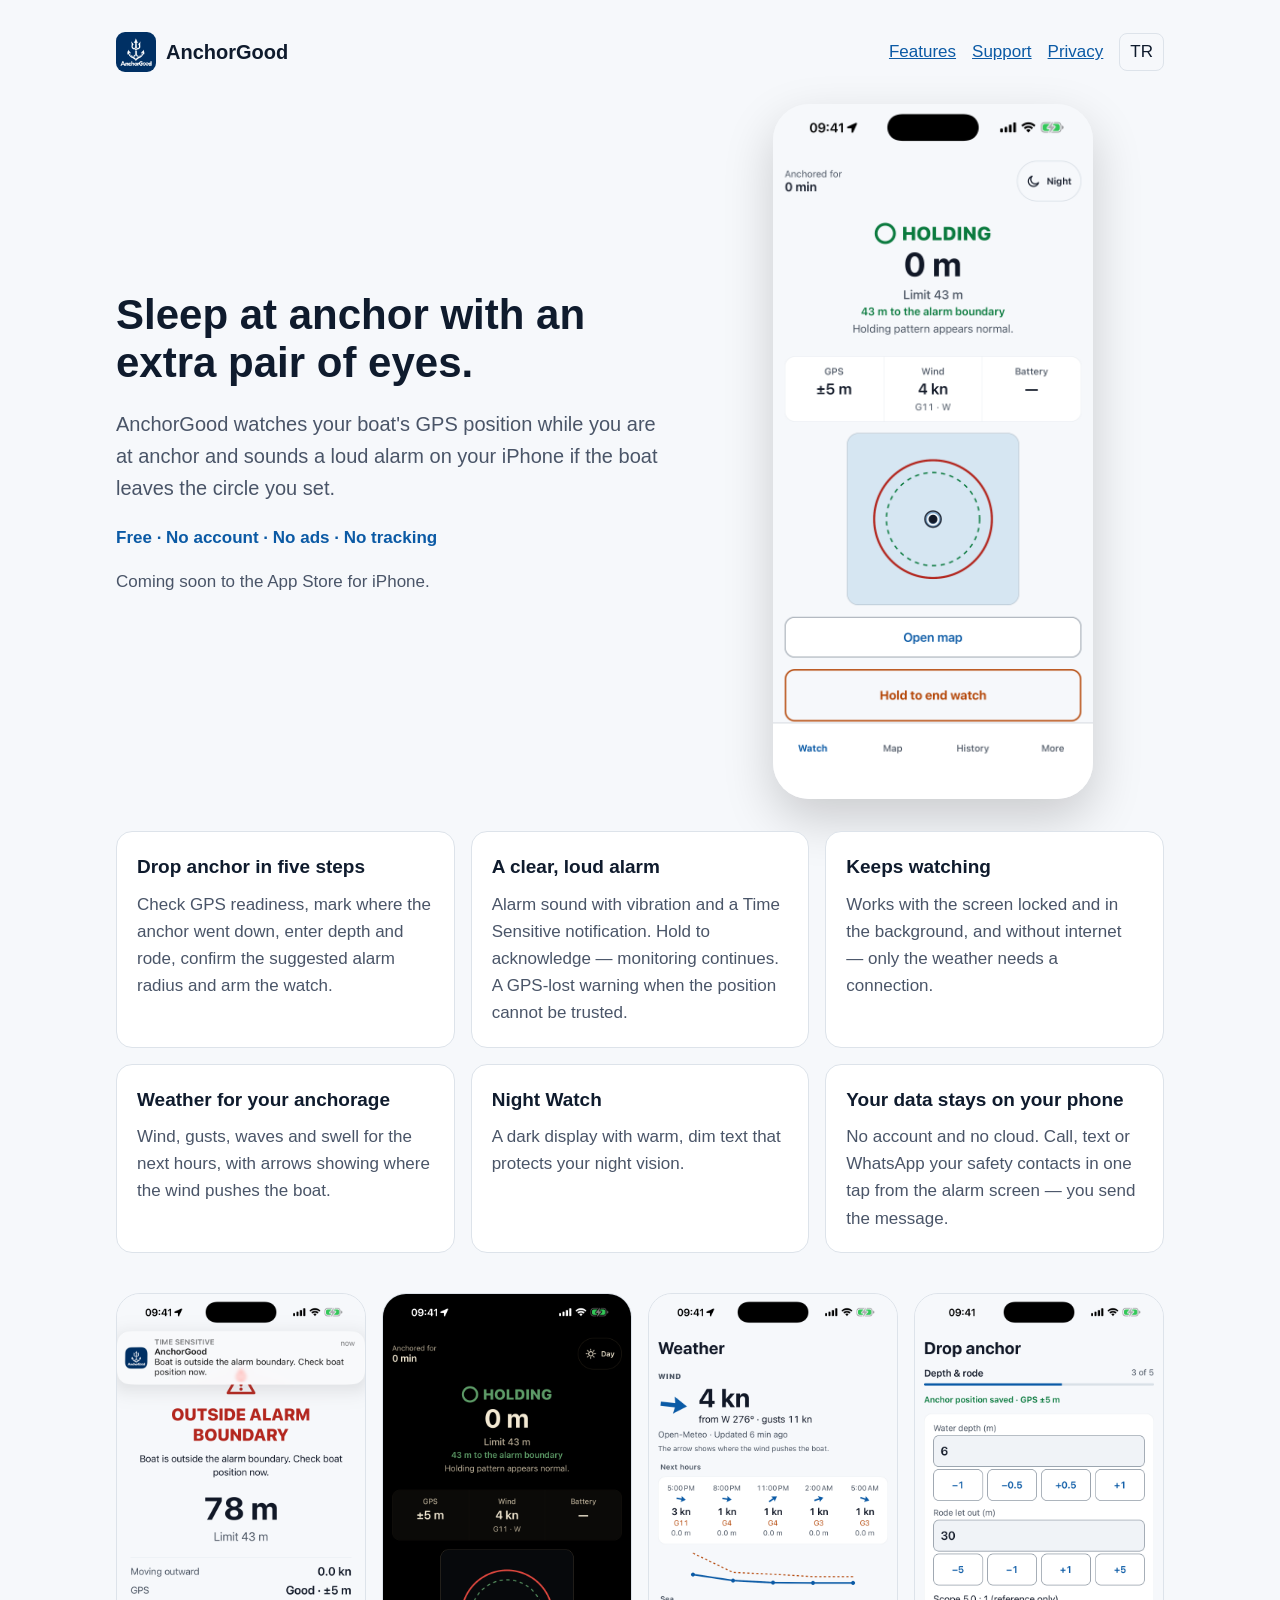
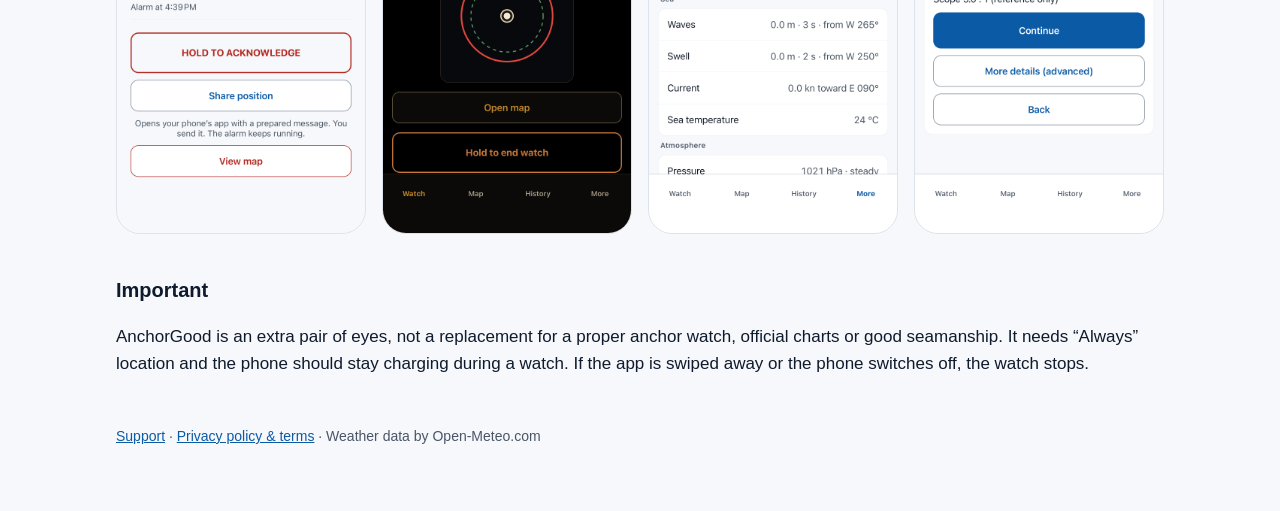
==== index.html @ 2a54570f "AnchorGood website: product page, privacy policy and terms, support" ====
<!doctype html>
<html lang="en">
  <head>
    <meta charset="utf-8" />
    <meta name="viewport" content="width=device-width,initial-scale=1" />
    <title>AnchorGood — Anchor alarm for iPhone</title>
    <meta
      name="description"
      content="AnchorGood watches your boat's GPS position at anchor and sounds a loud alarm on your iPhone if the anchor drags. Free, no account, no ads."
    />
    <link rel="icon" href="icon.png" />
    <link rel="stylesheet" href="style.css" />
  </head>
  <body>
    <main class="home">
      <header class="top">
        <a class="brand" href="index.html"><img src="icon.png" alt="" /><span>AnchorGood</span></a>
        <nav>
          <a href="#features" data-en="Features" data-tr="Özellikler">Features</a
          ><a href="support.html" data-en="Support" data-tr="Destek">Support</a
          ><a href="privacy.html" data-en="Privacy" data-tr="Gizlilik">Privacy</a
          ><button id="lang" type="button" aria-label="Language">TR</button>
        </nav>
      </header>

      <section class="hero">
        <div>
          <h1
            data-en="Sleep at anchor with an extra pair of eyes."
            data-tr="Demirde ek bir gözle uyuyun."
          >
            Sleep at anchor with an extra pair of eyes.
          </h1>
          <p
            class="lead"
            data-en="AnchorGood watches your boat's GPS position while you are at anchor and sounds a loud alarm on your iPhone if the boat leaves the circle you set."
            data-tr="AnchorGood demirdeyken teknenizin GPS konumunu izler ve tekne belirlediğiniz dairenin dışına çıkarsa iPhone'unuzda yüksek sesli alarm çalar."
          >
            AnchorGood watches your boat's GPS position while you are at anchor and sounds a loud
            alarm on your iPhone if the boat leaves the circle you set.
          </p>
          <p
            class="badges"
            data-en="Free · No account · No ads · No tracking"
            data-tr="Ücretsiz · Hesap yok · Reklam yok · İzleme yok"
          >
            Free · No account · No ads · No tracking
          </p>
          <p
            class="soon"
            data-en="Coming soon to the App Store for iPhone."
            data-tr="Yakında iPhone için App Store'da."
          >
            Coming soon to the App Store for iPhone.
          </p>
        </div>
        <img
          class="shot"
          src="img/01-holding.png"
          alt="AnchorGood anchor watch: HOLDING, 43 m to the alarm boundary"
        />
      </section>

      <section id="features" class="features">
        <article>
          <h2 data-en="Drop anchor in five steps" data-tr="Beş adımda demir atın">
            Drop anchor in five steps
          </h2>
          <p
            data-en="Check GPS readiness, mark where the anchor went down, enter depth and rode, confirm the suggested alarm radius and arm the watch."
            data-tr="GPS hazırlığını kontrol edin, demirin indiği yeri işaretleyin, derinliği ve kalomayı girin, önerilen alarm yarıçapını onaylayın ve nöbeti başlatın."
          >
            Check GPS readiness, mark where the anchor went down, enter depth and rode, confirm the
            suggested alarm radius and arm the watch.
          </p>
        </article>
        <article>
          <h2 data-en="A clear, loud alarm" data-tr="Net ve yüksek sesli alarm">
            A clear, loud alarm
          </h2>
          <p
            data-en="Alarm sound with vibration and a Time Sensitive notification. Hold to acknowledge — monitoring continues. A GPS-lost warning when the position cannot be trusted."
            data-tr="Titreşimli alarm sesi ve Zamana Duyarlı bildirim. Onaylamak için basılı tutun — izleme sürer. Konum güvenilmez olduğunda GPS kaybı uyarısı."
          >
            Alarm sound with vibration and a Time Sensitive notification. Hold to acknowledge —
            monitoring continues. A GPS-lost warning when the position cannot be trusted.
          </p>
        </article>
        <article>
          <h2 data-en="Keeps watching" data-tr="İzlemeye devam eder">Keeps watching</h2>
          <p
            data-en="Works with the screen locked and in the background, and without internet — only the weather needs a connection."
            data-tr="Ekran kilitliyken, arka planda ve internetsiz çalışır — yalnızca hava durumu bağlantı ister."
          >
            Works with the screen locked and in the background, and without internet — only the
            weather needs a connection.
          </p>
        </article>
        <article>
          <h2 data-en="Weather for your anchorage" data-tr="Demir yeriniz için hava durumu">
            Weather for your anchorage
          </h2>
          <p
            data-en="Wind, gusts, waves and swell for the next hours, with arrows showing where the wind pushes the boat."
            data-tr="Önümüzdeki saatler için rüzgâr, hamle, dalga ve ölü dalga; okla rüzgârın tekneyi ittiği yön."
          >
            Wind, gusts, waves and swell for the next hours, with arrows showing where the wind
            pushes the boat.
          </p>
        </article>
        <article>
          <h2 data-en="Night Watch" data-tr="Gece Nöbeti">Night Watch</h2>
          <p
            data-en="A dark display with warm, dim text that protects your night vision."
            data-tr="Gece görüşünüzü koruyan, sıcak ve loş yazılı karanlık ekran."
          >
            A dark display with warm, dim text that protects your night vision.
          </p>
        </article>
        <article>
          <h2 data-en="Your data stays on your phone" data-tr="Verileriniz telefonunuzda kalır">
            Your data stays on your phone
          </h2>
          <p
            data-en="No account and no cloud. Call, text or WhatsApp your safety contacts in one tap from the alarm screen — you send the message."
            data-tr="Hesap yok, bulut yok. Alarm ekranından güvenlik kişilerinizi tek dokunuşla arayın, SMS ya da WhatsApp gönderin — mesajı siz gönderirsiniz."
          >
            No account and no cloud. Call, text or WhatsApp your safety contacts in one tap from the
            alarm screen — you send the message.
          </p>
        </article>
      </section>

      <section class="gallery">
        <img src="img/02-alarm.png" alt="Drag alarm: outside alarm boundary" />
        <img src="img/03-night-watch.png" alt="Night Watch display" />
        <img src="img/05-weather.png" alt="Weather for the anchorage" />
        <img src="img/04-depth-and-rode.png" alt="Drop anchor: depth and rode" />
      </section>

      <section class="note">
        <h2 data-en="Important" data-tr="Önemli">Important</h2>
        <p
          data-en="AnchorGood is an extra pair of eyes, not a replacement for a proper anchor watch, official charts or good seamanship. It needs “Always” location and the phone should stay charging during a watch. If the app is swiped away or the phone switches off, the watch stops."
          data-tr="AnchorGood ek bir gözdür; düzgün bir demir nöbetinin, resmi haritaların ve denizciliğin yerini tutmaz. “Her Zaman” konum izni gerekir ve nöbet boyunca telefon şarjda kalmalıdır. Uygulama kaydırılıp kapatılırsa ya da telefon kapanırsa nöbet durur."
        >
          AnchorGood is an extra pair of eyes, not a replacement for a proper anchor watch, official
          charts or good seamanship. It needs “Always” location and the phone should stay charging
          during a watch. If the app is swiped away or the phone switches off, the watch stops.
        </p>
      </section>

      <footer>
        <a href="support.html" data-en="Support" data-tr="Destek">Support</a> ·
        <a
          href="privacy.html"
          data-en="Privacy policy &amp; terms"
          data-tr="Gizlilik politikası ve şartlar"
          >Privacy policy &amp; terms</a
        >
        ·
        <span data-en="Weather data by Open-Meteo.com" data-tr="Hava durumu verisi: Open-Meteo.com"
          >Weather data by Open-Meteo.com</span
        >
      </footer>
    </main>
    <script>
      (function () {
        var btn = document.getElementById('lang');
        function set(l) {
          document.documentElement.lang = l;
          document.querySelectorAll('[data-en]').forEach(function (el) {
            el.innerHTML = el.getAttribute('data-' + l);
          });
          btn.textContent = l === 'en' ? 'TR' : 'EN';
          try {
            localStorage.setItem('lang', l);
          } catch (e) {}
        }
        var saved = null;
        try {
          saved = localStorage.getItem('lang');
        } catch (e) {}
        set(saved || ((navigator.language || '').toLowerCase().indexOf('tr') === 0 ? 'tr' : 'en'));
        btn.addEventListener('click', function () {
          set(document.documentElement.lang === 'en' ? 'tr' : 'en');
        });
      })();
    </script>
  </body>
</html>
---- style.css ----
:root {
  --bg: #f6f8fb;
  --fg: #0f1b2d;
  --muted: #4a5568;
  --accent: #0b5aa5;
  --card: #fff;
  --line: #dde3ea;
}
@media (prefers-color-scheme: dark) {
  :root {
    --bg: #0b1220;
    --fg: #e8eef6;
    --muted: #a0aec0;
    --accent: #6cb4ff;
    --card: #121b2c;
    --line: #24324a;
  }
}
* {
  box-sizing: border-box;
}
body {
  margin: 0;
  background: var(--bg);
  color: var(--fg);
  font:
    17px/1.6 -apple-system,
    BlinkMacSystemFont,
    'Segoe UI',
    Roboto,
    sans-serif;
}
main {
  max-width: 760px;
  margin: 0 auto;
  padding: 32px 16px 64px;
}
header {
  display: flex;
  align-items: center;
  gap: 12px;
  margin-bottom: 8px;
}
header img {
  width: 48px;
  height: 48px;
  border-radius: 11px;
}
nav {
  margin: 8px 0 24px;
  display: flex;
  gap: 16px;
  flex-wrap: wrap;
}
a {
  color: var(--accent);
}
h1 {
  font-size: 30px;
  margin: 0;
}
h2 {
  margin-top: 40px;
  border-top: 1px solid var(--line);
  padding-top: 24px;
}
h3 {
  margin-top: 28px;
}
table {
  border-collapse: collapse;
  width: 100%;
  background: var(--card);
  font-size: 15px;
}
th,
td {
  border: 1px solid var(--line);
  padding: 8px 10px;
  text-align: left;
  vertical-align: top;
}
blockquote {
  display: none;
}
footer {
  margin-top: 48px;
  color: var(--muted);
  font-size: 14px;
}
.home {
  max-width: 1080px;
}
.top {
  justify-content: space-between;
  flex-wrap: wrap;
}
.brand {
  display: flex;
  align-items: center;
  gap: 10px;
  text-decoration: none;
  color: var(--fg);
  font-weight: 700;
  font-size: 20px;
}
.brand img {
  width: 40px;
  height: 40px;
  border-radius: 9px;
}
.top nav {
  margin: 0;
  align-items: center;
}
#lang {
  background: none;
  border: 1px solid var(--line);
  color: var(--fg);
  border-radius: 8px;
  padding: 4px 10px;
  font: inherit;
  cursor: pointer;
}
.hero {
  display: grid;
  grid-template-columns: 1.2fr 1fr;
  gap: 32px;
  align-items: center;
  margin: 32px 0 16px;
}
.hero h1 {
  font-size: 42px;
  line-height: 1.15;
}
.lead {
  font-size: 20px;
  color: var(--muted);
}
.badges {
  font-weight: 600;
  color: var(--accent);
}
.soon {
  color: var(--muted);
}
.shot {
  width: 100%;
  max-width: 320px;
  justify-self: center;
  border-radius: 36px;
  box-shadow: 0 20px 50px rgba(0, 0, 0, 0.18);
}
.features {
  display: grid;
  grid-template-columns: repeat(auto-fit, minmax(260px, 1fr));
  gap: 16px;
  margin-top: 32px;
}
.features article {
  background: var(--card);
  border: 1px solid var(--line);
  border-radius: 16px;
  padding: 20px;
}
.features h2 {
  font-size: 19px;
  margin: 0 0 8px;
  border: 0;
  padding: 0;
}
.features p {
  margin: 0;
  color: var(--muted);
}
.gallery {
  display: grid;
  grid-template-columns: repeat(auto-fit, minmax(180px, 1fr));
  gap: 16px;
  margin-top: 40px;
}
.gallery img {
  width: 100%;
  border-radius: 24px;
  border: 1px solid var(--line);
}
.note {
  margin-top: 40px;
}
.note h2 {
  border: 0;
  padding: 0;
  margin: 0 0 8px;
  font-size: 20px;
}
@media (max-width: 720px) {
  .hero {
    grid-template-columns: 1fr;
  }
  .hero h1 {
    font-size: 32px;
  }
}
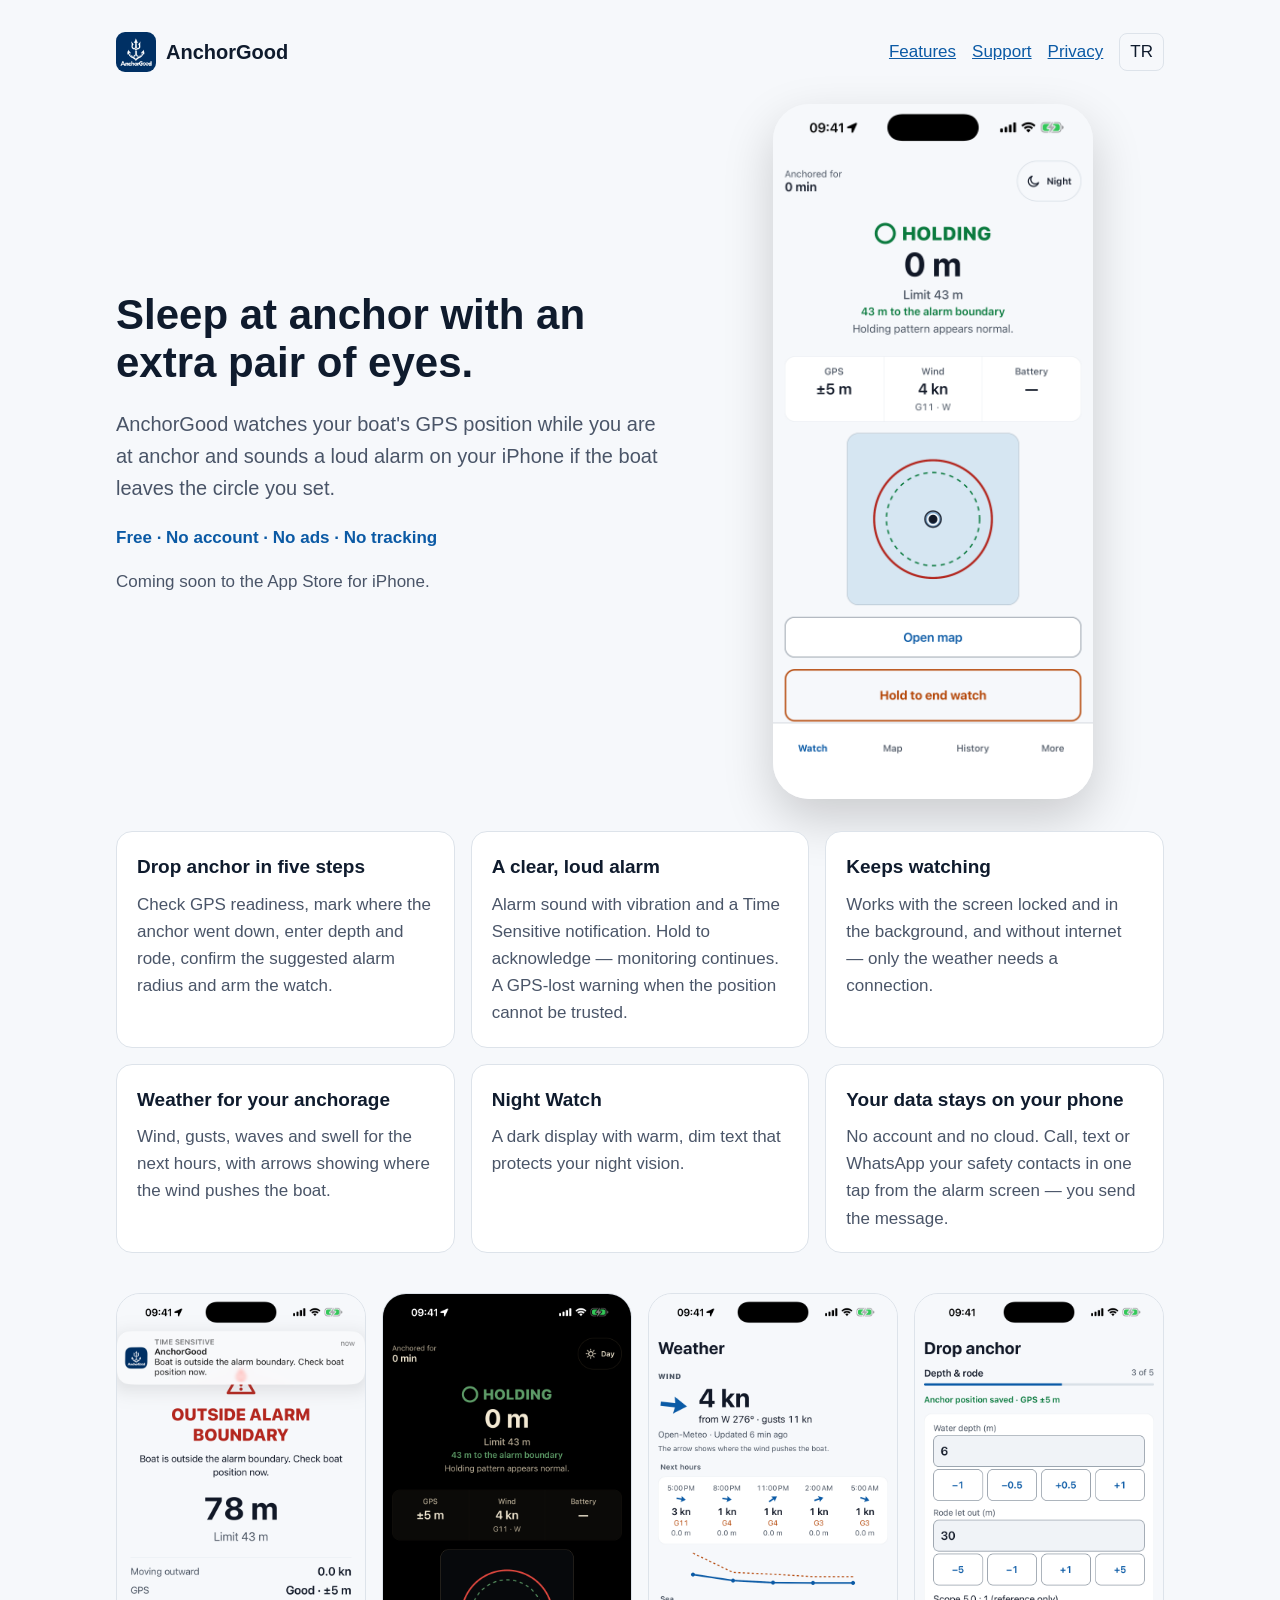
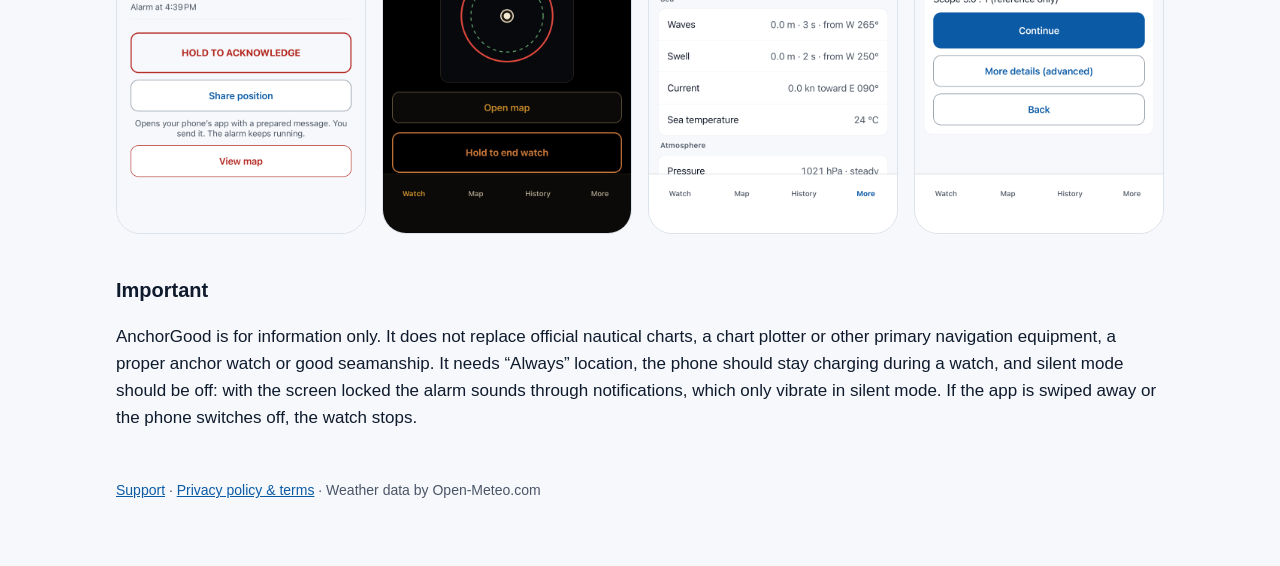
==== commit aaa7dfb6: "Information-only notice and silent mode advice Co-Authored-By: Claude Opus 5.5 <noreply@anthropic.co" ====
--- a/index.html
+++ b/index.html
@@ -141,12 +141,15 @@
       <section class="note">
         <h2 data-en="Important" data-tr="Önemli">Important</h2>
         <p
-          data-en="AnchorGood is an extra pair of eyes, not a replacement for a proper anchor watch, official charts or good seamanship. It needs “Always” location and the phone should stay charging during a watch. If the app is swiped away or the phone switches off, the watch stops."
-          data-tr="AnchorGood ek bir gözdür; düzgün bir demir nöbetinin, resmi haritaların ve denizciliğin yerini tutmaz. “Her Zaman” konum izni gerekir ve nöbet boyunca telefon şarjda kalmalıdır. Uygulama kaydırılıp kapatılırsa ya da telefon kapanırsa nöbet durur."
+          data-en="AnchorGood is for information only. It does not replace official nautical charts, a chart plotter or other primary navigation equipment, a proper anchor watch or good seamanship. It needs “Always” location, the phone should stay charging during a watch, and silent mode should be off: with the screen locked the alarm sounds through notifications, which only vibrate in silent mode. If the app is swiped away or the phone switches off, the watch stops."
+          data-tr="AnchorGood yalnızca bilgilendirme amaçlıdır. Resmi deniz haritalarının, harita plotterının ya da diğer birincil seyir cihazlarının, düzgün bir demir nöbetinin ve denizciliğin yerini tutmaz. “Her Zaman” konum izni gerekir, nöbet boyunca telefon şarjda kalmalı ve sessiz mod kapalı olmalıdır: ekran kilitliyken alarm bildirimlerle çalar ve sessiz modda bunlar yalnızca titreşir. Uygulama kaydırılıp kapatılırsa ya da telefon kapanırsa nöbet durur."
         >
-          AnchorGood is an extra pair of eyes, not a replacement for a proper anchor watch, official
-          charts or good seamanship. It needs “Always” location and the phone should stay charging
-          during a watch. If the app is swiped away or the phone switches off, the watch stops.
+          AnchorGood is for information only. It does not replace official nautical charts, a chart
+          plotter or other primary navigation equipment, a proper anchor watch or good seamanship.
+          It needs “Always” location, the phone should stay charging during a watch, and silent mode
+          should be off: with the screen locked the alarm sounds through notifications, which only
+          vibrate in silent mode. If the app is swiped away or the phone switches off, the watch
+          stops.
         </p>
       </section>
 
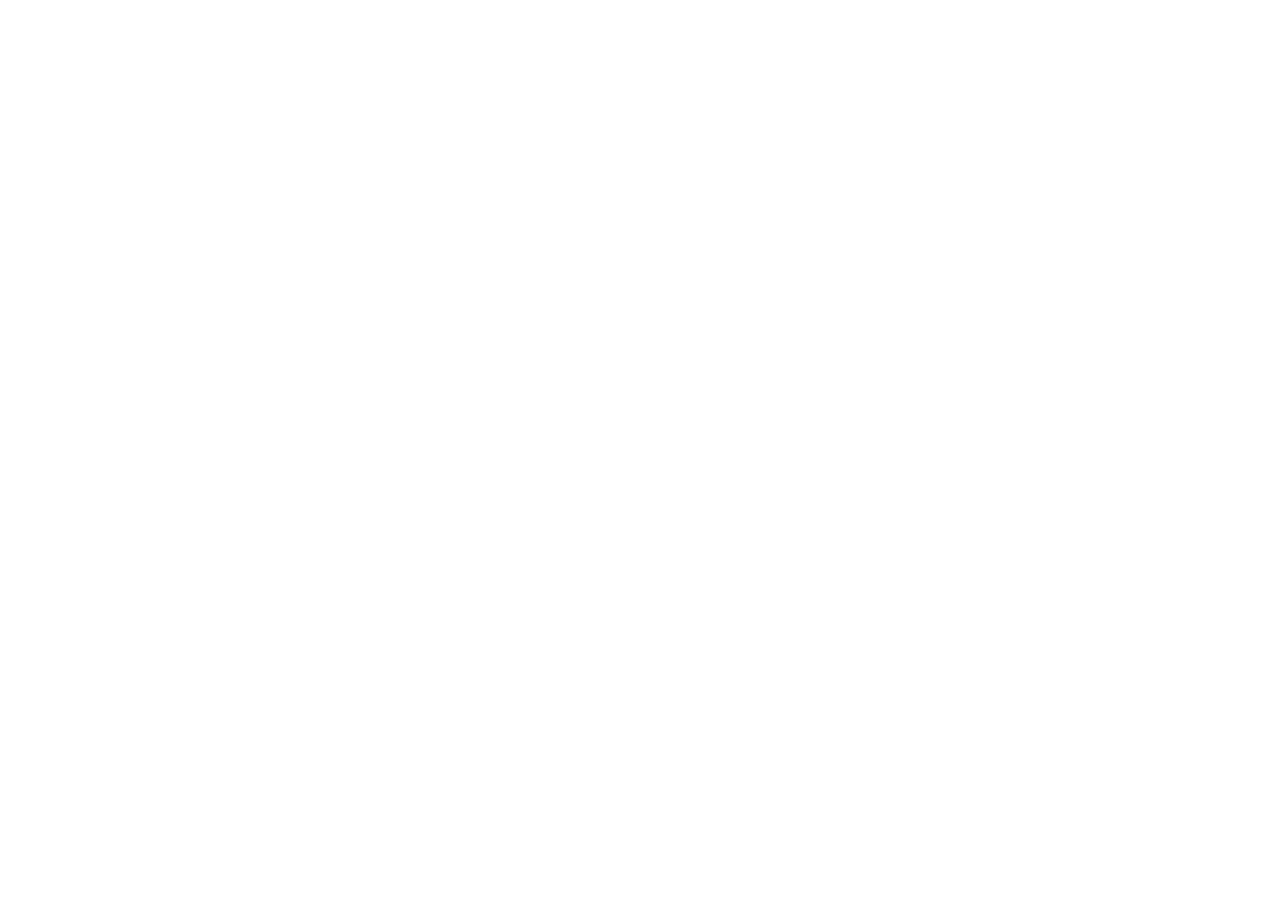
==== commit a26fd25f: "Move AnchorGood pages to sdsstudio.co Co-Authored-By: Claude Opus 5.5 <noreply@anthropic.com>" ====
--- a/index.html
+++ b/index.html
@@ -1,194 +1,15 @@
 <!doctype html>
 <html lang="en">
-  <head>
-    <meta charset="utf-8" />
-    <meta name="viewport" content="width=device-width,initial-scale=1" />
-    <title>AnchorGood — Anchor alarm for iPhone</title>
-    <meta
-      name="description"
-      content="AnchorGood watches your boat's GPS position at anchor and sounds a loud alarm on your iPhone if the anchor drags. Free, no account, no ads."
-    />
-    <link rel="icon" href="icon.png" />
-    <link rel="stylesheet" href="style.css" />
-  </head>
-  <body>
-    <main class="home">
-      <header class="top">
-        <a class="brand" href="index.html"><img src="icon.png" alt="" /><span>AnchorGood</span></a>
-        <nav>
-          <a href="#features" data-en="Features" data-tr="Özellikler">Features</a
-          ><a href="support.html" data-en="Support" data-tr="Destek">Support</a
-          ><a href="privacy.html" data-en="Privacy" data-tr="Gizlilik">Privacy</a
-          ><button id="lang" type="button" aria-label="Language">TR</button>
-        </nav>
-      </header>
-
-      <section class="hero">
-        <div>
-          <h1
-            data-en="Sleep at anchor with an extra pair of eyes."
-            data-tr="Demirde ek bir gözle uyuyun."
-          >
-            Sleep at anchor with an extra pair of eyes.
-          </h1>
-          <p
-            class="lead"
-            data-en="AnchorGood watches your boat's GPS position while you are at anchor and sounds a loud alarm on your iPhone if the boat leaves the circle you set."
-            data-tr="AnchorGood demirdeyken teknenizin GPS konumunu izler ve tekne belirlediğiniz dairenin dışına çıkarsa iPhone'unuzda yüksek sesli alarm çalar."
-          >
-            AnchorGood watches your boat's GPS position while you are at anchor and sounds a loud
-            alarm on your iPhone if the boat leaves the circle you set.
-          </p>
-          <p
-            class="badges"
-            data-en="Free · No account · No ads · No tracking"
-            data-tr="Ücretsiz · Hesap yok · Reklam yok · İzleme yok"
-          >
-            Free · No account · No ads · No tracking
-          </p>
-          <p
-            class="soon"
-            data-en="Coming soon to the App Store for iPhone."
-            data-tr="Yakında iPhone için App Store'da."
-          >
-            Coming soon to the App Store for iPhone.
-          </p>
-        </div>
-        <img
-          class="shot"
-          src="img/01-holding.png"
-          alt="AnchorGood anchor watch: HOLDING, 43 m to the alarm boundary"
-        />
-      </section>
-
-      <section id="features" class="features">
-        <article>
-          <h2 data-en="Drop anchor in five steps" data-tr="Beş adımda demir atın">
-            Drop anchor in five steps
-          </h2>
-          <p
-            data-en="Check GPS readiness, mark where the anchor went down, enter depth and rode, confirm the suggested alarm radius and arm the watch."
-            data-tr="GPS hazırlığını kontrol edin, demirin indiği yeri işaretleyin, derinliği ve kalomayı girin, önerilen alarm yarıçapını onaylayın ve nöbeti başlatın."
-          >
-            Check GPS readiness, mark where the anchor went down, enter depth and rode, confirm the
-            suggested alarm radius and arm the watch.
-          </p>
-        </article>
-        <article>
-          <h2 data-en="A clear, loud alarm" data-tr="Net ve yüksek sesli alarm">
-            A clear, loud alarm
-          </h2>
-          <p
-            data-en="Alarm sound with vibration and a Time Sensitive notification. Hold to acknowledge — monitoring continues. A GPS-lost warning when the position cannot be trusted."
-            data-tr="Titreşimli alarm sesi ve Zamana Duyarlı bildirim. Onaylamak için basılı tutun — izleme sürer. Konum güvenilmez olduğunda GPS kaybı uyarısı."
-          >
-            Alarm sound with vibration and a Time Sensitive notification. Hold to acknowledge —
-            monitoring continues. A GPS-lost warning when the position cannot be trusted.
-          </p>
-        </article>
-        <article>
-          <h2 data-en="Keeps watching" data-tr="İzlemeye devam eder">Keeps watching</h2>
-          <p
-            data-en="Works with the screen locked and in the background, and without internet — only the weather needs a connection."
-            data-tr="Ekran kilitliyken, arka planda ve internetsiz çalışır — yalnızca hava durumu bağlantı ister."
-          >
-            Works with the screen locked and in the background, and without internet — only the
-            weather needs a connection.
-          </p>
-        </article>
-        <article>
-          <h2 data-en="Weather for your anchorage" data-tr="Demir yeriniz için hava durumu">
-            Weather for your anchorage
-          </h2>
-          <p
-            data-en="Wind, gusts, waves and swell for the next hours, with arrows showing where the wind pushes the boat."
-            data-tr="Önümüzdeki saatler için rüzgâr, hamle, dalga ve ölü dalga; okla rüzgârın tekneyi ittiği yön."
-          >
-            Wind, gusts, waves and swell for the next hours, with arrows showing where the wind
-            pushes the boat.
-          </p>
-        </article>
-        <article>
-          <h2 data-en="Night Watch" data-tr="Gece Nöbeti">Night Watch</h2>
-          <p
-            data-en="A dark display with warm, dim text that protects your night vision."
-            data-tr="Gece görüşünüzü koruyan, sıcak ve loş yazılı karanlık ekran."
-          >
-            A dark display with warm, dim text that protects your night vision.
-          </p>
-        </article>
-        <article>
-          <h2 data-en="Your data stays on your phone" data-tr="Verileriniz telefonunuzda kalır">
-            Your data stays on your phone
-          </h2>
-          <p
-            data-en="No account and no cloud. Call, text or WhatsApp your safety contacts in one tap from the alarm screen — you send the message."
-            data-tr="Hesap yok, bulut yok. Alarm ekranından güvenlik kişilerinizi tek dokunuşla arayın, SMS ya da WhatsApp gönderin — mesajı siz gönderirsiniz."
-          >
-            No account and no cloud. Call, text or WhatsApp your safety contacts in one tap from the
-            alarm screen — you send the message.
-          </p>
-        </article>
-      </section>
-
-      <section class="gallery">
-        <img src="img/02-alarm.png" alt="Drag alarm: outside alarm boundary" />
-        <img src="img/03-night-watch.png" alt="Night Watch display" />
-        <img src="img/05-weather.png" alt="Weather for the anchorage" />
-        <img src="img/04-depth-and-rode.png" alt="Drop anchor: depth and rode" />
-      </section>
-
-      <section class="note">
-        <h2 data-en="Important" data-tr="Önemli">Important</h2>
-        <p
-          data-en="AnchorGood is for information only. It does not replace official nautical charts, a chart plotter or other primary navigation equipment, a proper anchor watch or good seamanship. It needs “Always” location, the phone should stay charging during a watch, and silent mode should be off: with the screen locked the alarm sounds through notifications, which only vibrate in silent mode. If the app is swiped away or the phone switches off, the watch stops."
-          data-tr="AnchorGood yalnızca bilgilendirme amaçlıdır. Resmi deniz haritalarının, harita plotterının ya da diğer birincil seyir cihazlarının, düzgün bir demir nöbetinin ve denizciliğin yerini tutmaz. “Her Zaman” konum izni gerekir, nöbet boyunca telefon şarjda kalmalı ve sessiz mod kapalı olmalıdır: ekran kilitliyken alarm bildirimlerle çalar ve sessiz modda bunlar yalnızca titreşir. Uygulama kaydırılıp kapatılırsa ya da telefon kapanırsa nöbet durur."
-        >
-          AnchorGood is for information only. It does not replace official nautical charts, a chart
-          plotter or other primary navigation equipment, a proper anchor watch or good seamanship.
-          It needs “Always” location, the phone should stay charging during a watch, and silent mode
-          should be off: with the screen locked the alarm sounds through notifications, which only
-          vibrate in silent mode. If the app is swiped away or the phone switches off, the watch
-          stops.
-        </p>
-      </section>
-
-      <footer>
-        <a href="support.html" data-en="Support" data-tr="Destek">Support</a> ·
-        <a
-          href="privacy.html"
-          data-en="Privacy policy &amp; terms"
-          data-tr="Gizlilik politikası ve şartlar"
-          >Privacy policy &amp; terms</a
-        >
-        ·
-        <span data-en="Weather data by Open-Meteo.com" data-tr="Hava durumu verisi: Open-Meteo.com"
-          >Weather data by Open-Meteo.com</span
-        >
-      </footer>
-    </main>
-    <script>
-      (function () {
-        var btn = document.getElementById('lang');
-        function set(l) {
-          document.documentElement.lang = l;
-          document.querySelectorAll('[data-en]').forEach(function (el) {
-            el.innerHTML = el.getAttribute('data-' + l);
-          });
-          btn.textContent = l === 'en' ? 'TR' : 'EN';
-          try {
-            localStorage.setItem('lang', l);
-          } catch (e) {}
-        }
-        var saved = null;
-        try {
-          saved = localStorage.getItem('lang');
-        } catch (e) {}
-        set(saved || ((navigator.language || '').toLowerCase().indexOf('tr') === 0 ? 'tr' : 'en'));
-        btn.addEventListener('click', function () {
-          set(document.documentElement.lang === 'en' ? 'tr' : 'en');
-        });
-      })();
-    </script>
-  </body>
+<head>
+<meta charset="utf-8">
+<meta name="viewport" content="width=device-width, initial-scale=1">
+<title>AnchorGood has moved</title>
+<link rel="canonical" href="https://sdsstudio.co/en/products/anchorgood/">
+<meta http-equiv="refresh" content="0; url=https://sdsstudio.co/en/products/anchorgood/">
+<meta name="robots" content="noindex">
+</head>
+<body>
+<p>AnchorGood is now at <a href="https://sdsstudio.co/en/products/anchorgood/">https://sdsstudio.co/en/products/anchorgood/</a>.</p>
+<p>AnchorGood artık <a href="https://sdsstudio.co/en/products/anchorgood/">https://sdsstudio.co/en/products/anchorgood/</a> adresinde.</p>
+</body>
 </html>
